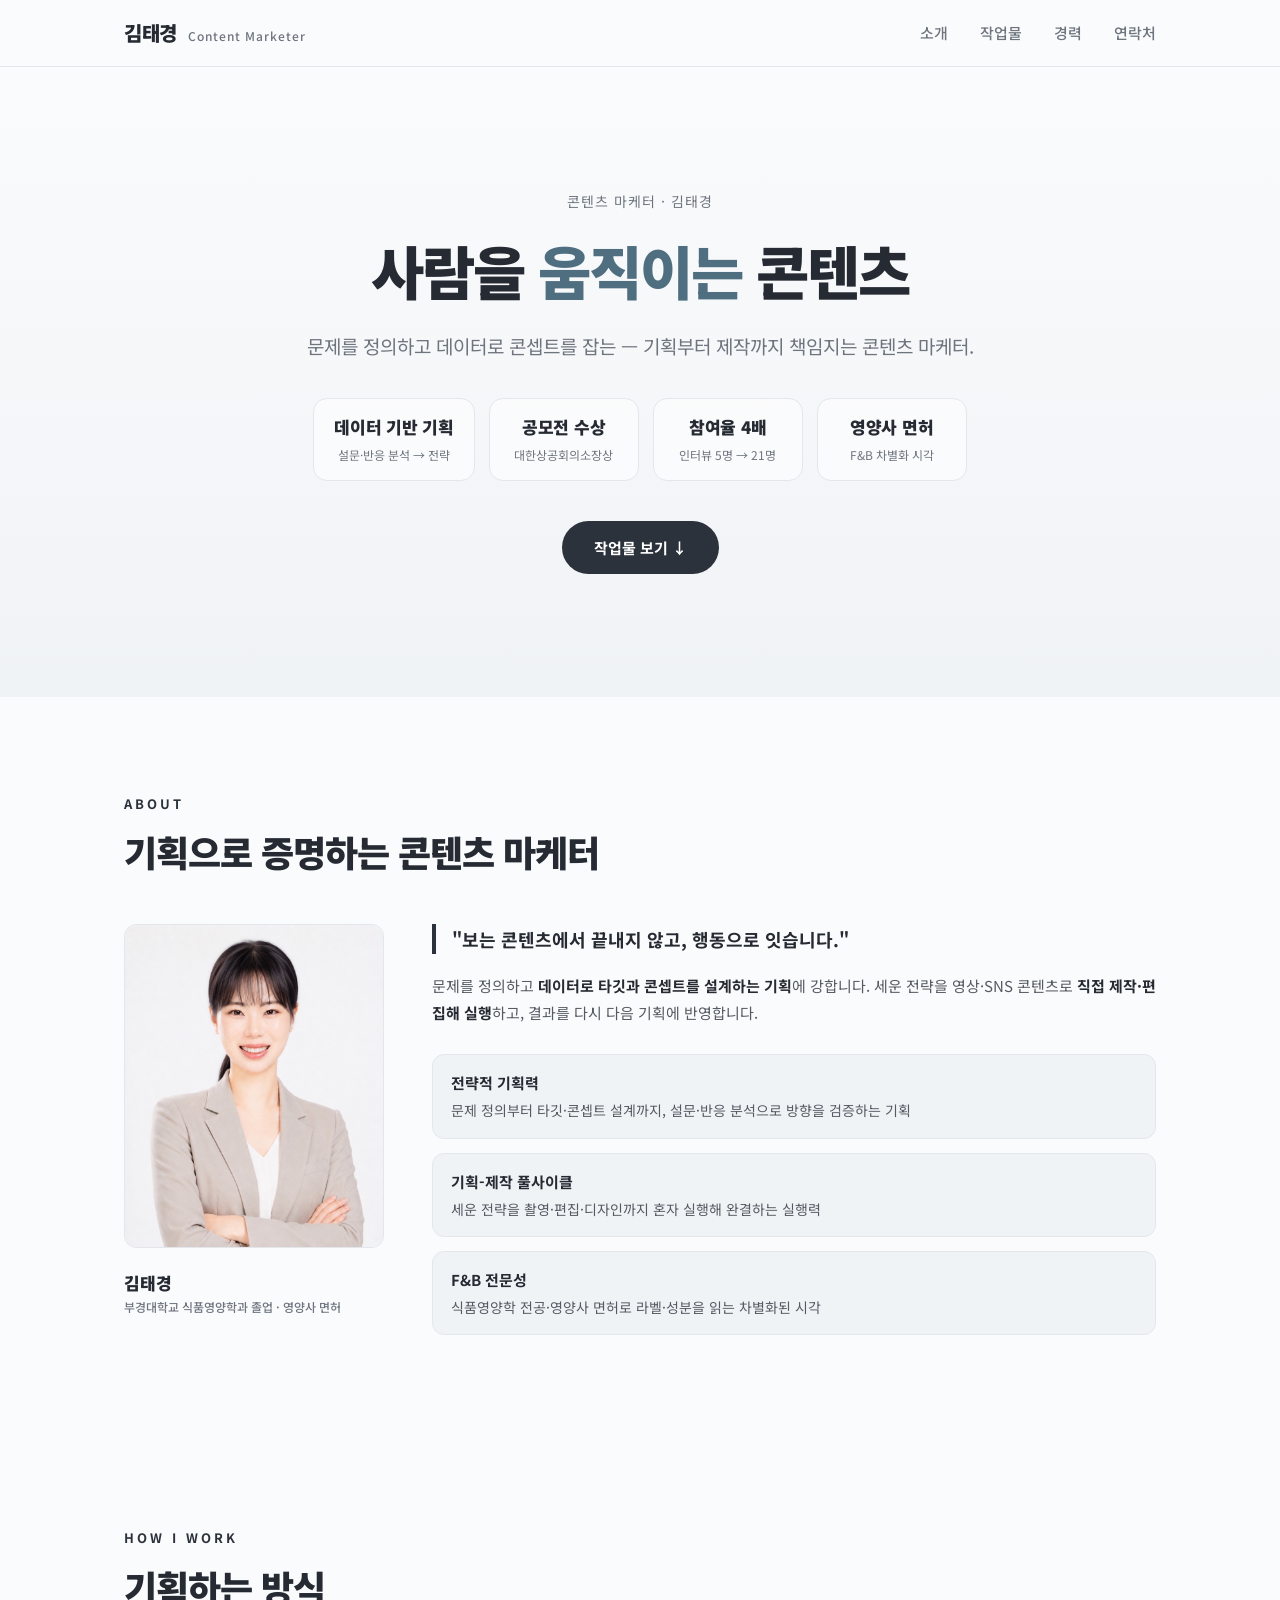
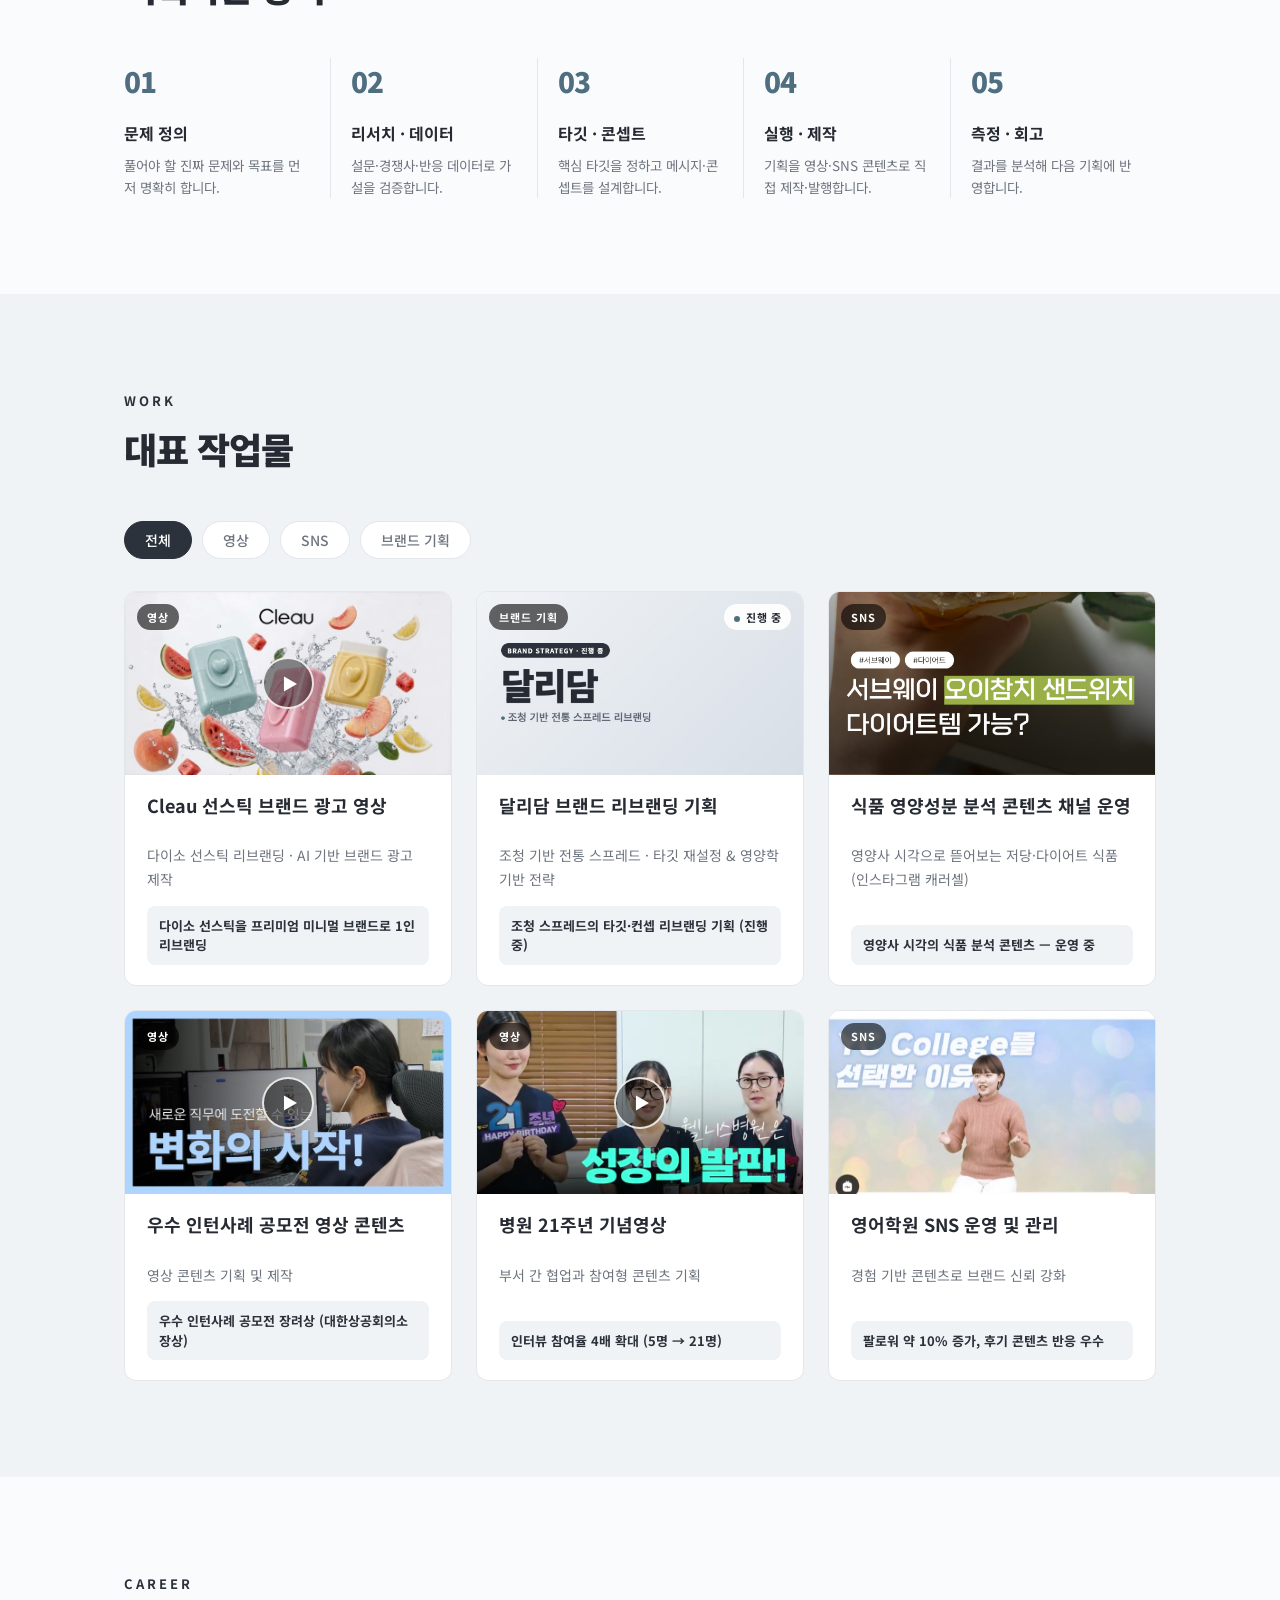
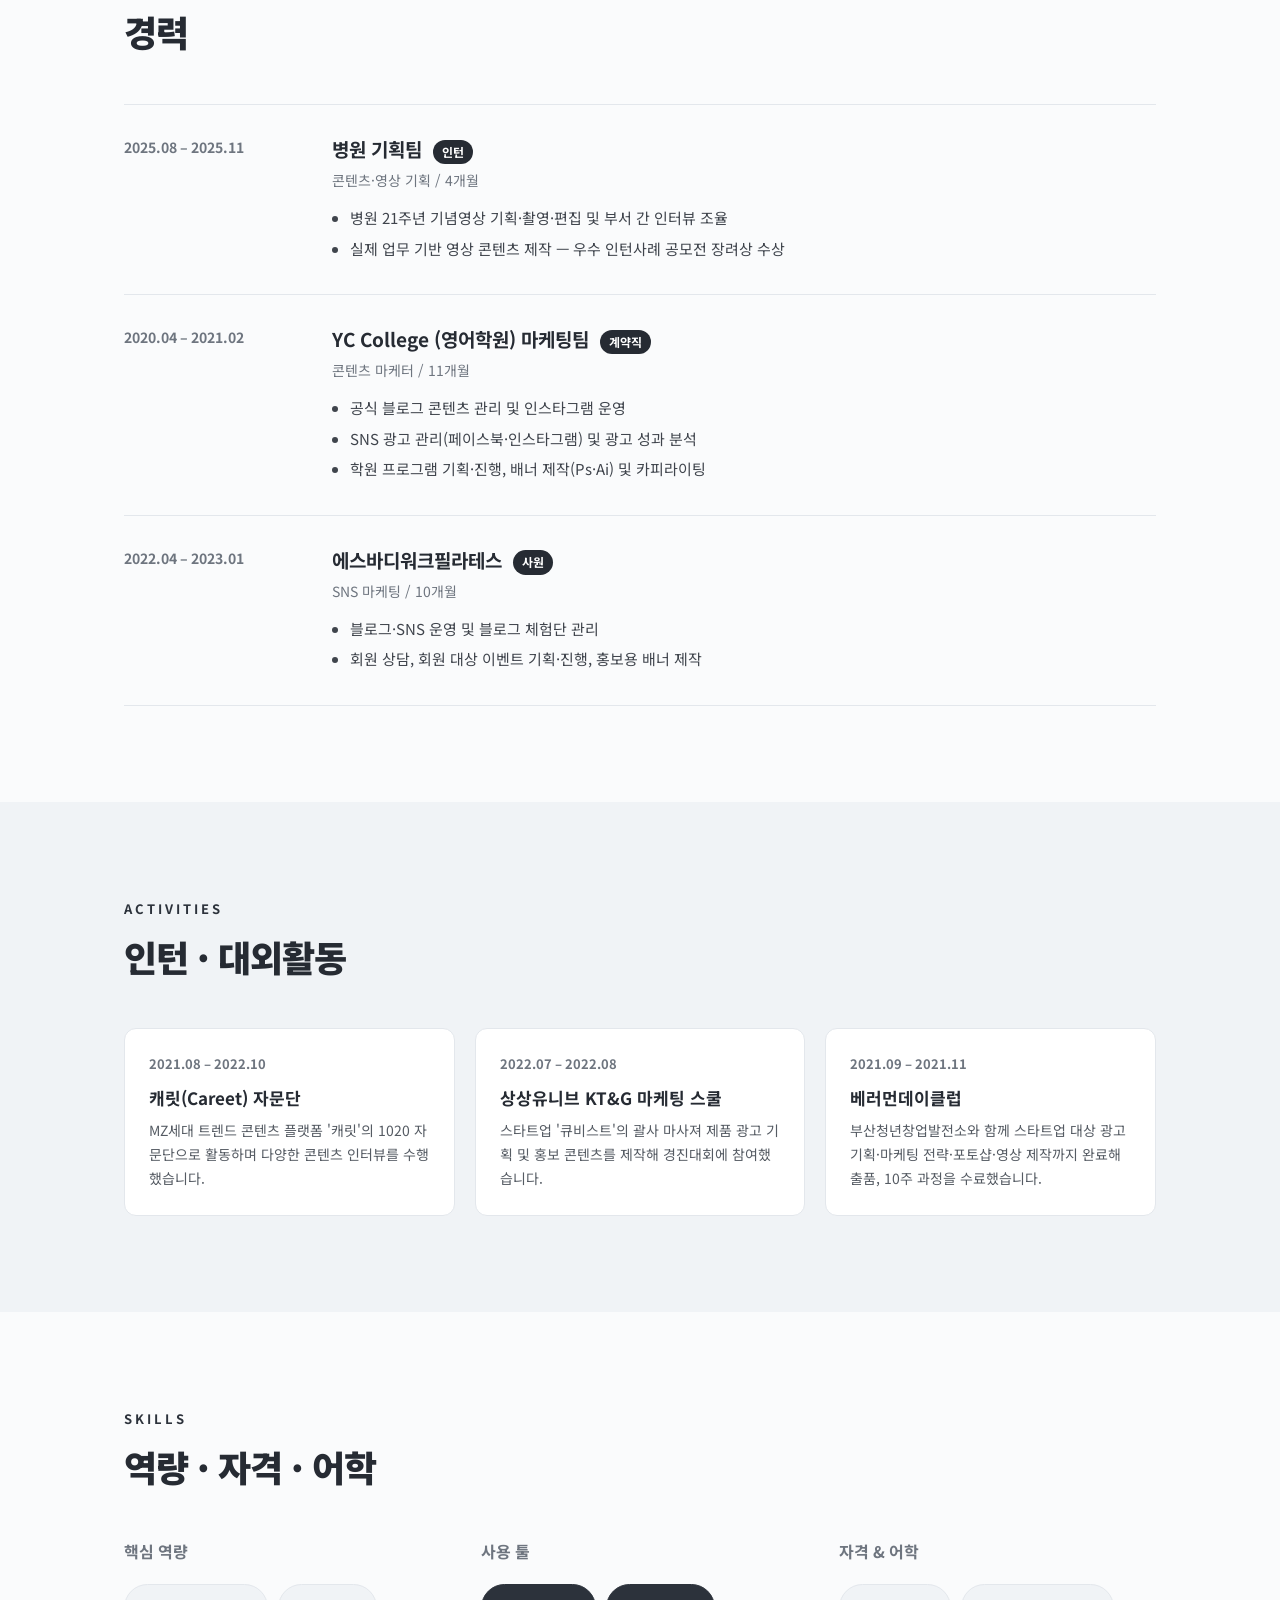
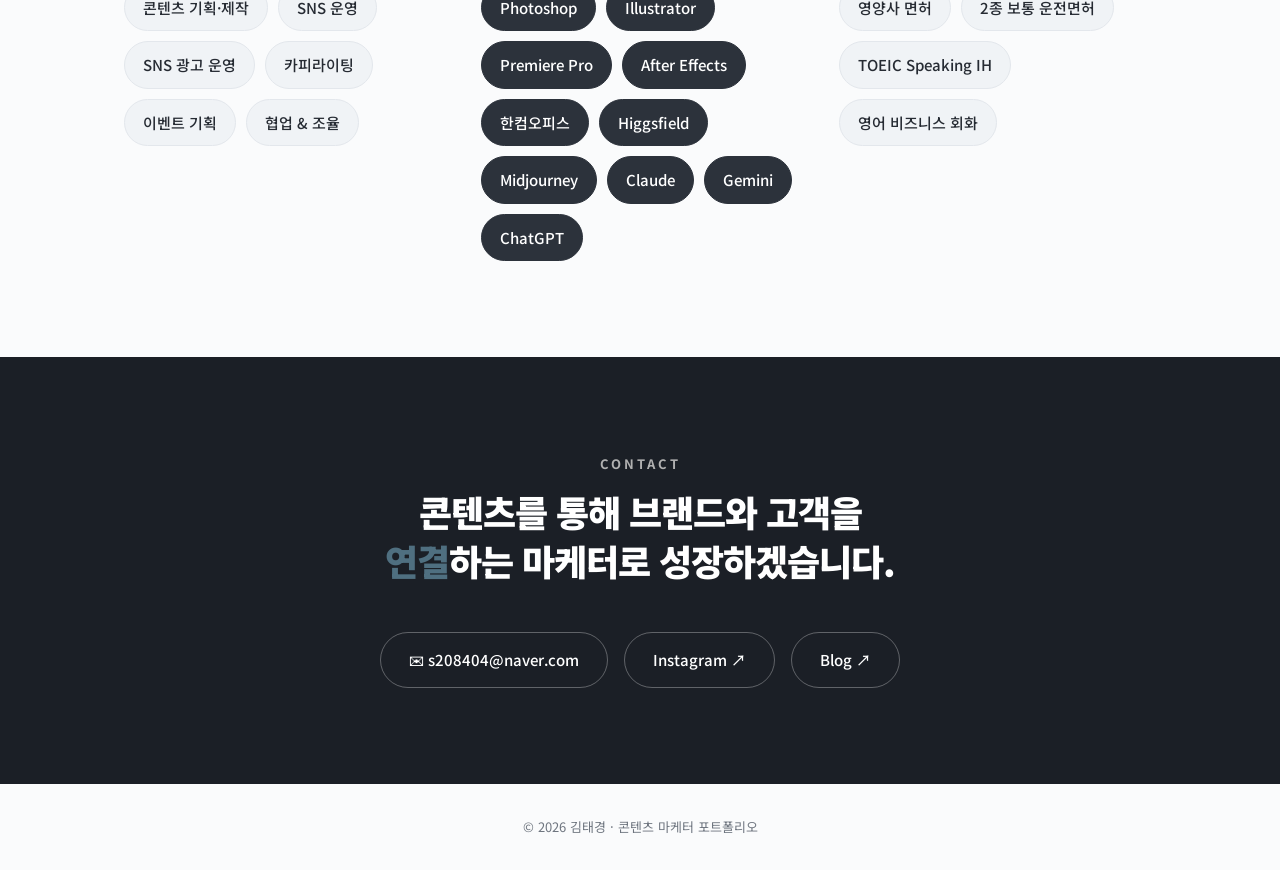
==== index.html @ f4e7c2b3 "feat: initial portfolio site Co-Authored-By: Claude Sonnet 4.6 <noreply@anthropic.com>" ====
<!DOCTYPE html>
<html lang="ko">
<head>
  <meta charset="UTF-8">
  <meta name="viewport" content="width=device-width, initial-scale=1.0">
  <title>김태경 · 콘텐츠 마케터 포트폴리오</title>
  <meta name="description" content="콘텐츠로 사람을 움직이는 마케터 김태경 포트폴리오">
  <link rel="preconnect" href="https://fonts.googleapis.com">
  <link rel="preconnect" href="https://fonts.gstatic.com" crossorigin>
  <link href="https://fonts.googleapis.com/css2?family=Noto+Sans+KR:wght@400;500;700;900&display=swap" rel="stylesheet">
  <link rel="stylesheet" href="css/style.css">
</head>
<body>

  <!-- Navigation -->
  <header class="nav">
    <div class="nav-inner">
      <a href="#hero" class="nav-logo">김태경 <span class="nav-logo-sub">Content Marketer</span></a>
      <nav class="nav-links">
        <a href="#about">소개</a>
        <a href="#work">작업물</a>
        <a href="#career">경력</a>
        <a href="#contact">연락처</a>
      </nav>
    </div>
  </header>

  <!-- Hero -->
  <section id="hero" class="hero">
    <div class="container hero-inner">
      <p class="hero-eyebrow">콘텐츠 마케터 · 김태경</p>
      <h1 class="hero-title">사람을 <span class="accent">움직이는</span> 콘텐츠</h1>
      <p class="hero-sub">문제를 정의하고 데이터로 콘셉트를 잡는 — 기획부터 제작까지 책임지는 콘텐츠 마케터.</p>
      <ul class="hero-stats">
        <li><strong>데이터 기반 기획</strong><span>설문·반응 분석 → 전략</span></li>
        <li><strong>공모전 수상</strong><span>대한상공회의소장상</span></li>
        <li><strong>참여율 4배</strong><span>인터뷰 5명 → 21명</span></li>
        <li><strong>영양사 면허</strong><span>F&amp;B 차별화 시각</span></li>
      </ul>
      <a href="#work" class="hero-cta">작업물 보기 ↓</a>
    </div>
  </section>

  <!-- About -->
  <section id="about" class="section">
    <div class="container">
      <p class="section-label">ABOUT</p>
      <h2 class="section-title">기획으로 증명하는 콘텐츠 마케터</h2>
      <div class="about-grid">
        <div class="about-photo">
          <img src="assets/images/profile.jpg" alt="김태경 프로필 사진">
          <p class="about-name">김태경 <span>부경대학교 식품영양학과 졸업 · 영양사 면허</span></p>
        </div>
        <div class="about-info">
          <p class="about-quote">"보는 콘텐츠에서 끝내지 않고, 행동으로 잇습니다."</p>
          <p class="about-text">문제를 정의하고 <strong>데이터로 타깃과 콘셉트를 설계하는 기획</strong>에 강합니다. 세운 전략을 영상·SNS 콘텐츠로 <strong>직접 제작·편집해 실행</strong>하고, 결과를 다시 다음 기획에 반영합니다.</p>
          <ul class="about-strengths">
            <li>
              <strong>전략적 기획력</strong>
              문제 정의부터 타깃·콘셉트 설계까지, 설문·반응 분석으로 방향을 검증하는 기획
            </li>
            <li>
              <strong>기획-제작 풀사이클</strong>
              세운 전략을 촬영·편집·디자인까지 혼자 실행해 완결하는 실행력
            </li>
            <li>
              <strong>F&amp;B 전문성</strong>
              식품영양학 전공·영양사 면허로 라벨·성분을 읽는 차별화된 시각
            </li>
          </ul>
        </div>
      </div>
    </div>
  </section>

  <!-- Process -->
  <section id="process" class="section">
    <div class="container">
      <p class="section-label">HOW I WORK</p>
      <h2 class="section-title">기획하는 방식</h2>
      <ol class="process">
        <li class="process-step">
          <span class="process-num">01</span>
          <h3>문제 정의</h3>
          <p>풀어야 할 진짜 문제와 목표를 먼저 명확히 합니다.</p>
        </li>
        <li class="process-step">
          <span class="process-num">02</span>
          <h3>리서치 · 데이터</h3>
          <p>설문·경쟁사·반응 데이터로 가설을 검증합니다.</p>
        </li>
        <li class="process-step">
          <span class="process-num">03</span>
          <h3>타깃 · 콘셉트</h3>
          <p>핵심 타깃을 정하고 메시지·콘셉트를 설계합니다.</p>
        </li>
        <li class="process-step">
          <span class="process-num">04</span>
          <h3>실행 · 제작</h3>
          <p>기획을 영상·SNS 콘텐츠로 직접 제작·발행합니다.</p>
        </li>
        <li class="process-step">
          <span class="process-num">05</span>
          <h3>측정 · 회고</h3>
          <p>결과를 분석해 다음 기획에 반영합니다.</p>
        </li>
      </ol>
    </div>
  </section>

  <!-- Work -->
  <section id="work" class="section section-alt">
    <div class="container">
      <p class="section-label">WORK</p>
      <h2 class="section-title">대표 작업물</h2>
      <div class="filters" id="filters">
        <button class="filter active" data-filter="all">전체</button>
        <button class="filter" data-filter="video">영상</button>
        <button class="filter" data-filter="sns">SNS</button>
        <button class="filter" data-filter="branding">브랜드 기획</button>
      </div>
      <div class="work-grid" id="workGrid"><!-- JS renders cards --></div>
    </div>
  </section>

  <!-- Career -->
  <section id="career" class="section">
    <div class="container">
      <p class="section-label">CAREER</p>
      <h2 class="section-title">경력</h2>
      <div class="timeline">
        <div class="timeline-item">
          <div class="timeline-period">2025.08 – 2025.11</div>
          <div class="timeline-body">
            <h3>병원 기획팀 <span class="role-tag">인턴</span></h3>
            <p class="timeline-role">콘텐츠·영상 기획 / 4개월</p>
            <ul>
              <li>병원 21주년 기념영상 기획·촬영·편집 및 부서 간 인터뷰 조율</li>
              <li>실제 업무 기반 영상 콘텐츠 제작 — 우수 인턴사례 공모전 장려상 수상</li>
            </ul>
          </div>
        </div>
        <div class="timeline-item">
          <div class="timeline-period">2020.04 – 2021.02</div>
          <div class="timeline-body">
            <h3>YC College (영어학원) 마케팅팀 <span class="role-tag">계약직</span></h3>
            <p class="timeline-role">콘텐츠 마케터 / 11개월</p>
            <ul>
              <li>공식 블로그 콘텐츠 관리 및 인스타그램 운영</li>
              <li>SNS 광고 관리(페이스북·인스타그램) 및 광고 성과 분석</li>
              <li>학원 프로그램 기획·진행, 배너 제작(Ps·Ai) 및 카피라이팅</li>
            </ul>
          </div>
        </div>
        <div class="timeline-item">
          <div class="timeline-period">2022.04 – 2023.01</div>
          <div class="timeline-body">
            <h3>에스바디워크필라테스 <span class="role-tag">사원</span></h3>
            <p class="timeline-role">SNS 마케팅 / 10개월</p>
            <ul>
              <li>블로그·SNS 운영 및 블로그 체험단 관리</li>
              <li>회원 상담, 회원 대상 이벤트 기획·진행, 홍보용 배너 제작</li>
            </ul>
          </div>
        </div>
      </div>
    </div>
  </section>

  <!-- Activities -->
  <section id="activities" class="section section-alt">
    <div class="container">
      <p class="section-label">ACTIVITIES</p>
      <h2 class="section-title">인턴 · 대외활동</h2>
      <div class="activity-grid">
        <div class="activity-card">
          <div class="activity-period">2021.08 – 2022.10</div>
          <h3>캐릿(Careet) 자문단</h3>
          <p>MZ세대 트렌드 콘텐츠 플랫폼 '캐릿'의 1020 자문단으로 활동하며 다양한 콘텐츠 인터뷰를 수행했습니다.</p>
        </div>
        <div class="activity-card">
          <div class="activity-period">2022.07 – 2022.08</div>
          <h3>상상유니브 KT&amp;G 마케팅 스쿨</h3>
          <p>스타트업 '큐비스트'의 괄사 마사져 제품 광고 기획 및 홍보 콘텐츠를 제작해 경진대회에 참여했습니다.</p>
        </div>
        <div class="activity-card">
          <div class="activity-period">2021.09 – 2021.11</div>
          <h3>베러먼데이클럽</h3>
          <p>부산청년창업발전소와 함께 스타트업 대상 광고 기획·마케팅 전략·포토샵·영상 제작까지 완료해 출품, 10주 과정을 수료했습니다.</p>
        </div>
      </div>
    </div>
  </section>

  <!-- Skills -->
  <section id="skills" class="section">
    <div class="container">
      <p class="section-label">SKILLS</p>
      <h2 class="section-title">역량 · 자격 · 어학</h2>
      <div class="skills-block">
        <div class="skills-group">
          <h3>핵심 역량</h3>
          <div class="tags">
            <span class="tag">콘텐츠 기획·제작</span>
            <span class="tag">SNS 운영</span>
            <span class="tag">SNS 광고 운영</span>
            <span class="tag">카피라이팅</span>
            <span class="tag">이벤트 기획</span>
            <span class="tag">협업 &amp; 조율</span>
          </div>
        </div>
        <div class="skills-group">
          <h3>사용 툴</h3>
          <div class="tags">
            <span class="tag tool">Photoshop</span>
            <span class="tag tool">Illustrator</span>
            <span class="tag tool">Premiere Pro</span>
            <span class="tag tool">After Effects</span>
            <span class="tag tool">한컴오피스</span>
            <span class="tag tool">Higgsfield</span>
            <span class="tag tool">Midjourney</span>
            <span class="tag tool">Claude</span>
            <span class="tag tool">Gemini</span>
            <span class="tag tool">ChatGPT</span>
          </div>
        </div>
        <div class="skills-group">
          <h3>자격 &amp; 어학</h3>
          <div class="tags">
            <span class="tag">영양사 면허</span>
            <span class="tag">2종 보통 운전면허</span>
            <span class="tag">TOEIC Speaking IH</span>
            <span class="tag">영어 비즈니스 회화</span>
          </div>
        </div>
      </div>
    </div>
  </section>

  <!-- Contact -->
  <section id="contact" class="section section-dark">
    <div class="container contact-inner">
      <p class="section-label light">CONTACT</p>
      <h2 class="section-title light">콘텐츠를 통해 브랜드와 고객을<br><span class="accent">연결</span>하는 마케터로 성장하겠습니다.</h2>
      <div class="contact-links">
        <a href="mailto:s208404@naver.com">✉ s208404@naver.com</a>
        <a href="https://www.instagram.com/soft_day_365" target="_blank" rel="noopener">Instagram ↗</a>
        <a href="https://blog.naver.com/tae_gyeong_2" target="_blank" rel="noopener">Blog ↗</a>
      </div>
    </div>
  </section>

  <footer class="footer">
    <p>© 2026 김태경 · 콘텐츠 마케터 포트폴리오</p>
  </footer>

  <!-- Modal -->
  <div class="modal" id="modal" aria-hidden="true">
    <div class="modal-backdrop" data-close></div>
    <div class="modal-dialog" role="dialog" aria-modal="true">
      <button class="modal-close" data-close aria-label="닫기">×</button>
      <div class="modal-content" id="modalContent"><!-- JS fills --></div>
    </div>
  </div>

  <script src="js/main.js"></script>
</body>
</html>
---- css/style.css ----
/* ===== Reset & Base ===== */
* { margin: 0; padding: 0; box-sizing: border-box; }

:root {
  --navy: #2c323b;        /* cool dark — buttons, chips */
  --navy-deep: #1b1f26;   /* cool near-black — dark section */
  --ink: #262b33;         /* cool charcoal text */
  --gray: #6e757f;        /* cool slate gray */
  --line: #e3e7ec;        /* cool light line */
  --bg-alt: #f0f3f6;      /* cool light grey */
  --bg: #fafbfc;          /* cool off-white page bg */
  --accent: #4f6f80;      /* refined muted steel-slate */
  --radius: 12px;
  --max: 1080px;
}

html { scroll-behavior: smooth; }

body {
  font-family: 'Noto Sans KR', sans-serif;
  color: var(--ink);
  line-height: 1.7;
  background: var(--bg);
  -webkit-font-smoothing: antialiased;
}

.container { max-width: var(--max); margin: 0 auto; padding: 0 24px; }

.accent { color: var(--accent); }

/* ===== Nav ===== */
.nav {
  position: sticky; top: 0; z-index: 50;
  background: rgba(250,251,252,.85);
  backdrop-filter: blur(8px);
  border-bottom: 1px solid var(--line);
}
.nav-inner {
  max-width: var(--max); margin: 0 auto; padding: 16px 24px;
  display: flex; align-items: center; justify-content: space-between;
}
.nav-logo { font-weight: 900; font-size: 20px; color: var(--ink); text-decoration: none; letter-spacing: -.5px; }
.nav-logo-sub { font-weight: 500; font-size: 12px; letter-spacing: 1px; color: var(--gray); margin-left: 6px; }
@media (max-width: 600px) { .nav-logo-sub { display: none; } }
.nav-links a {
  margin-left: 28px; font-size: 15px; color: var(--gray);
  text-decoration: none; transition: color .2s; font-weight: 500;
}
.nav-links a:hover { color: var(--navy); }

/* ===== Hero ===== */
.hero {
  min-height: 70vh; display: flex; align-items: center;
  text-align: center;
  background: linear-gradient(180deg, var(--bg) 0%, var(--bg-alt) 100%);
}
.hero-inner { padding: 64px 24px; }
.hero-eyebrow { color: var(--gray); font-size: 14px; letter-spacing: 1px; margin-bottom: 20px; }
.hero-stats {
  list-style: none; display: flex; flex-wrap: wrap; justify-content: center;
  gap: 14px; margin-top: 36px;
}
.hero-stats li {
  background: rgba(255,255,255,.6); border: 1px solid var(--line);
  border-radius: 14px; padding: 14px 20px; min-width: 150px;
  display: flex; flex-direction: column; gap: 3px;
}
.hero-stats strong { font-size: 17px; font-weight: 900; color: var(--ink); letter-spacing: -.3px; }
.hero-stats span { font-size: 12px; color: var(--gray); }
.hero-title {
  font-size: clamp(30px, 6vw, 58px); font-weight: 900;
  letter-spacing: -2px; line-height: 1.25; color: var(--ink);
}
.hero-sub { margin-top: 24px; font-size: clamp(15px, 2.4vw, 19px); color: var(--gray); }
.hero-cta {
  display: inline-block; margin-top: 40px; padding: 14px 32px;
  background: var(--navy); color: #fff; text-decoration: none;
  border-radius: 40px; font-weight: 700; font-size: 15px;
  transition: transform .2s, background .2s;
}
.hero-cta:hover { background: var(--navy-deep); transform: translateY(-2px); }

/* ===== Sections ===== */
.section { padding: 96px 0; }
.section-alt { background: var(--bg-alt); }
.section-dark { background: var(--navy-deep); color: #fff; }
.section-label { font-size: 13px; font-weight: 700; letter-spacing: 3px; color: var(--navy); margin-bottom: 12px; }
.section-label.light { color: #b0b0b0; }
.section-title { font-size: clamp(24px, 4vw, 36px); font-weight: 900; letter-spacing: -1px; line-height: 1.35; margin-bottom: 48px; }
.section-title.light { color: #fff; }

/* ===== About ===== */
.about-grid { display: grid; grid-template-columns: 260px 1fr; gap: 48px; align-items: start; }
.about-photo img {
  width: 100%; border-radius: var(--radius);
  background: var(--bg-alt); border: 1px solid var(--line);
}
.about-name { margin-top: 16px; font-size: 17px; font-weight: 900; color: var(--ink); line-height: 1.4; }
.about-name span { display: block; font-size: 12px; font-weight: 500; color: var(--gray); margin-top: 4px; }
.about-strengths { list-style: none; margin-top: 28px; display: grid; gap: 14px; }
.about-strengths li {
  background: var(--bg-alt); border: 1px solid var(--line); border-radius: 12px;
  padding: 16px 18px; font-size: 14px; color: #555b63; line-height: 1.6;
}
.about-strengths li strong {
  display: block; font-size: 15px; color: var(--ink); margin-bottom: 4px;
}
.about-quote {
  font-size: 18px; font-weight: 700; color: var(--ink);
  padding-left: 16px; border-left: 4px solid var(--navy);
}

/* ===== Process ===== */
.process {
  list-style: none; display: grid; grid-template-columns: repeat(5, 1fr); gap: 0;
  counter-reset: none;
}
.process-step {
  position: relative; padding: 0 20px;
  border-left: 1px solid var(--line);
}
.process-step:first-child { border-left: none; padding-left: 0; }
.process-num {
  display: block; font-size: 28px; font-weight: 900; letter-spacing: -1px;
  color: var(--accent); margin-bottom: 14px;
}
.process-step h3 { font-size: 16px; font-weight: 700; color: var(--ink); margin-bottom: 8px; }
.process-step p { font-size: 13.5px; color: var(--gray); line-height: 1.6; }
@media (max-width: 760px) {
  .process { grid-template-columns: 1fr; gap: 0; }
  .process-step {
    border-left: none; border-top: 1px solid var(--line);
    padding: 18px 0 18px 0; display: grid; grid-template-columns: 56px 1fr;
    column-gap: 12px; align-items: start;
  }
  .process-step:first-child { border-top: none; padding-top: 0; }
  .process-num { grid-row: span 2; margin-bottom: 0; align-self: center; }
  .process-step h3 { margin-bottom: 4px; }
}
.about-text { margin-top: 18px; font-size: 15px; color: #555b63; line-height: 1.8; }
.about-text strong { color: var(--ink); font-weight: 700; }

.section-title .muted { color: var(--gray); font-weight: 500; font-size: 0.7em; }

/* ===== Career timeline ===== */
.timeline { position: relative; }
.timeline-item {
  display: grid; grid-template-columns: 180px 1fr; gap: 28px;
  padding: 28px 0; border-top: 1px solid var(--line);
}
.timeline-item:last-child { border-bottom: 1px solid var(--line); }
.timeline-period { font-size: 14px; font-weight: 700; color: var(--gray); padding-top: 3px; }
.timeline-body h3 { font-size: 19px; font-weight: 700; margin-bottom: 4px; }
.role-tag {
  display: inline-block; font-size: 12px; font-weight: 700; vertical-align: middle;
  background: var(--ink); color: #fff; padding: 2px 9px; border-radius: 20px; margin-left: 6px;
}
.timeline-role { font-size: 14px; color: var(--gray); margin-bottom: 12px; }
.timeline-body ul { padding-left: 18px; }
.timeline-body li { font-size: 15px; margin-bottom: 5px; color: #3f444c; }

/* ===== Activities ===== */
.activity-grid { display: grid; grid-template-columns: repeat(3, 1fr); gap: 20px; }
.activity-card {
  background: #fff; border: 1px solid var(--line); border-radius: var(--radius); padding: 24px;
}
.activity-period { font-size: 13px; font-weight: 700; color: var(--gray); margin-bottom: 10px; }
.activity-card h3 { font-size: 17px; font-weight: 700; margin-bottom: 10px; line-height: 1.4; }
.activity-card p { font-size: 14px; color: #555b63; line-height: 1.7; }

/* ===== Work ===== */
.filters { display: flex; gap: 10px; margin-bottom: 32px; flex-wrap: wrap; }
.filter {
  padding: 8px 20px; border: 1px solid var(--line); background: #fff;
  border-radius: 40px; font-size: 14px; font-weight: 500; cursor: pointer;
  color: var(--gray); transition: all .2s; font-family: inherit;
}
.filter:hover { border-color: var(--navy); color: var(--navy); }
.filter.active { background: var(--navy); border-color: var(--navy); color: #fff; }

.work-grid { display: grid; grid-template-columns: repeat(3, 1fr); gap: 24px; }
.work-card {
  background: #fff; border: 1px solid var(--line); border-radius: var(--radius);
  overflow: hidden; cursor: pointer; transition: transform .2s, box-shadow .2s;
  display: flex; flex-direction: column;
}
.work-card:hover { transform: translateY(-4px); box-shadow: 0 12px 30px rgba(0,0,0,.08); }
.work-card-top {
  padding: 28px 22px; background: linear-gradient(135deg, #2b2b2b, #555);
  color: #fff; min-height: 130px; display: flex; flex-direction: column; justify-content: center;
}
.work-card-cat {
  align-self: flex-start; font-size: 11px; font-weight: 700; letter-spacing: 1px;
  background: rgba(255,255,255,.2); padding: 3px 10px; border-radius: 20px; margin-bottom: 12px;
}
.work-card-title { font-size: 18px; font-weight: 700; line-height: 1.4; }

/* Thumbnail */
.work-card-thumb {
  position: relative; aspect-ratio: 16 / 9; overflow: hidden; background: #111;
}
.work-card-thumb img {
  width: 100%; height: 100%; object-fit: cover; display: block;
  transition: transform .3s ease;
}
.work-card:hover .work-card-thumb img { transform: scale(1.04); }
.work-card-badge {
  position: absolute; top: 12px; left: 12px; z-index: 2;
  font-size: 11px; font-weight: 700; letter-spacing: 1px; color: #fff;
  background: rgba(0,0,0,.6); padding: 4px 10px; border-radius: 20px; backdrop-filter: blur(2px);
}
.work-card-play {
  position: absolute; inset: 0; margin: auto; z-index: 2;
  width: 52px; height: 52px; display: flex; align-items: center; justify-content: center;
  font-size: 16px; color: #fff; background: rgba(0,0,0,.45);
  border: 2px solid rgba(255,255,255,.85); border-radius: 50%;
  padding-left: 4px; transition: background .2s, transform .2s;
}
.work-card:hover .work-card-play { background: rgba(0,0,0,.7); transform: scale(1.08); }
.work-card-progress {
  position: absolute; top: 12px; right: 12px; z-index: 2;
  font-size: 11px; font-weight: 700; letter-spacing: .5px; color: var(--ink);
  background: rgba(255,255,255,.92); padding: 4px 10px; border-radius: 20px;
}
.work-card-progress::before {
  content: ""; display: inline-block; width: 6px; height: 6px; border-radius: 50%;
  background: var(--accent); margin-right: 6px; vertical-align: middle;
}
.modal-progress {
  font-size: 11px; font-weight: 700; letter-spacing: .5px; color: var(--ink);
  background: var(--bg-alt); padding: 3px 10px; border-radius: 20px; margin-left: 8px;
}
.modal-progress::before {
  content: ""; display: inline-block; width: 6px; height: 6px; border-radius: 50%;
  background: var(--accent); margin-right: 6px; vertical-align: middle;
}
/* When a thumbnail is present, the header is just a title on white */
.work-card-thumb + .work-card-top {
  padding: 18px 22px 6px; background: none; color: var(--ink);
  min-height: 0; justify-content: flex-start;
}
.work-card-body { padding: 20px 22px; flex: 1; display: flex; flex-direction: column; }
.work-card-sub { font-size: 14px; color: var(--gray); margin-bottom: 14px; }
.work-card-result {
  margin-top: auto; font-size: 13px; font-weight: 700; color: var(--navy);
  background: var(--bg-alt); padding: 10px 12px; border-radius: 8px; line-height: 1.5;
}

/* ===== Skills ===== */
.skills-block { display: grid; grid-template-columns: repeat(3, 1fr); gap: 40px; }
.skills-group h3 { font-size: 16px; margin-bottom: 18px; color: var(--gray); font-weight: 700; }
.tags { display: flex; flex-wrap: wrap; gap: 10px; }
.tag {
  padding: 10px 18px; background: var(--bg-alt); border: 1px solid var(--line);
  border-radius: 40px; font-size: 15px; font-weight: 500;
}
.tag.tool { background: var(--navy); color: #fff; border-color: var(--navy); }

/* ===== Contact ===== */
.contact-inner { text-align: center; }
.contact-links { display: flex; gap: 16px; justify-content: center; flex-wrap: wrap; margin-top: 16px; }
.contact-links a {
  padding: 14px 28px; border: 1px solid rgba(255,255,255,.3); border-radius: 40px;
  color: #fff; text-decoration: none; font-size: 15px; font-weight: 500; transition: background .2s;
}
.contact-links a:hover { background: rgba(255,255,255,.12); }

/* ===== Footer ===== */
.footer { padding: 32px 24px; text-align: center; color: var(--gray); font-size: 13px; }

/* ===== Modal ===== */
.modal { position: fixed; inset: 0; z-index: 100; display: none; }
.modal.open { display: block; }
.modal-backdrop { position: absolute; inset: 0; background: rgba(27,31,38,.55); backdrop-filter: blur(2px); }
.modal-dialog {
  position: relative; max-width: 620px; margin: 6vh auto; max-height: 88vh; overflow-y: auto;
  background: #fff; border-radius: 16px; padding: 40px;
  animation: pop .25s ease;
}
@keyframes pop { from { opacity: 0; transform: translateY(16px); } to { opacity: 1; transform: none; } }
.modal-close {
  position: absolute; top: 16px; right: 20px; background: none; border: none;
  font-size: 30px; line-height: 1; color: var(--gray); cursor: pointer;
}
.modal-close:hover { color: var(--ink); }
.modal-video { width: 100%; aspect-ratio: 16 / 9; border-radius: 10px; margin-bottom: 20px; background: #000; display: block; }
.modal-cat { font-size: 12px; font-weight: 700; letter-spacing: 1px; color: var(--navy); }
.modal-title { font-size: 26px; font-weight: 900; letter-spacing: -.5px; margin: 6px 0 4px; }
.modal-subtitle { color: var(--gray); font-size: 15px; margin-bottom: 8px; }
.modal-meta { font-size: 13px; color: var(--gray); margin-bottom: 22px; }
.modal-block { margin-bottom: 22px; }
.modal-block h4 {
  font-size: 13px; font-weight: 700; letter-spacing: 1px; color: var(--navy);
  margin-bottom: 8px; padding-bottom: 6px; border-bottom: 2px solid var(--bg-alt);
}
.modal-block p { font-size: 15px; }
.modal-block ul { padding-left: 18px; }
.modal-block li { font-size: 15px; margin-bottom: 4px; }
.modal-result {
  background: var(--bg-alt); padding: 16px; border-radius: 10px;
  font-weight: 700; color: var(--navy); font-size: 15px; line-height: 1.6;
}
.modal-contribution {
  background: var(--bg-alt); padding: 14px 16px; border-radius: 10px;
  border-left: 3px solid var(--ink);
  font-weight: 700; color: var(--ink); font-size: 15px; line-height: 1.5;
}
.decision-list { list-style: none; padding-left: 0; }
.decision-list li {
  position: relative; padding: 12px 0 12px 18px; margin-bottom: 0;
  border-bottom: 1px solid var(--line);
}
.decision-list li:last-child { border-bottom: none; }
.decision-list li::before {
  content: ""; position: absolute; left: 0; top: 18px;
  width: 6px; height: 6px; border-radius: 50%; background: var(--ink);
}
.decision-list strong {
  display: block; font-size: 15px; font-weight: 700; color: var(--ink); margin-bottom: 4px;
}
.decision-list span { display: block; font-size: 14px; color: var(--gray); line-height: 1.55; }
.insight-list { list-style: none; padding-left: 0; }
.insight-list li {
  position: relative; padding: 10px 0 10px 26px; margin-bottom: 0;
  border-bottom: 1px solid var(--line); font-size: 14px; line-height: 1.55; color: var(--ink);
}
.insight-list li:last-child { border-bottom: none; }
.insight-list li::before {
  content: "📊"; position: absolute; left: 0; top: 10px; font-size: 13px;
}
.impact-list { list-style: none; padding-left: 0; }
.impact-list li {
  padding-left: 22px; position: relative; font-weight: 500; color: var(--navy);
  margin-bottom: 8px; line-height: 1.5;
}
.impact-list li::before {
  content: "▸"; position: absolute; left: 4px; top: 0; color: var(--ink); font-size: 13px;
}
.palette { display: flex; gap: 14px; margin-top: 14px; }
.swatch { display: flex; flex-direction: column; gap: 4px; font-size: 12px; }
.swatch span { display: block; width: 100%; height: 44px; border-radius: 8px; border: 1px solid var(--line); }
.swatch em { font-style: normal; font-weight: 700; color: var(--ink); }
.swatch small { color: var(--gray); letter-spacing: .3px; }
.source-link {
  display: inline-block; margin-top: 14px; font-size: 13px; font-weight: 500;
  color: var(--gray); text-decoration: underline; text-underline-offset: 3px;
}
.source-link:hover { color: var(--ink); }
.gallery { display: grid; grid-template-columns: 1fr; gap: 12px; }
.gallery.gallery-2 { grid-template-columns: 1fr 1fr; }
.gallery img { width: 100%; border-radius: 10px; border: 1px solid var(--line); display: block; }
.modal-tags { display: flex; gap: 8px; flex-wrap: wrap; margin-bottom: 22px; }
.modal-tags span { font-size: 13px; color: var(--gray); }
.modal-link {
  display: inline-block; margin-top: 8px; padding: 12px 24px;
  background: var(--navy); color: #fff; text-decoration: none;
  border-radius: 40px; font-weight: 700; font-size: 14px; transition: background .2s;
}
.modal-link:hover { background: var(--navy-deep); }
.modal-links { display: flex; flex-wrap: wrap; gap: 10px; }
.modal-links .modal-link:nth-child(2) { background: transparent; color: var(--ink); border: 1px solid var(--line); }
.modal-links .modal-link:nth-child(2):hover { background: var(--bg-alt); }

/* ===== Responsive ===== */
@media (max-width: 860px) {
  .work-grid { grid-template-columns: repeat(2, 1fr); }
  .about-grid { grid-template-columns: 200px 1fr; gap: 32px; }
  .activity-grid { grid-template-columns: 1fr; }
  .skills-block { grid-template-columns: 1fr; }
}
@media (max-width: 600px) {
  .nav-links a { margin-left: 16px; font-size: 14px; }
  .section { padding: 64px 0; }
  .work-grid { grid-template-columns: 1fr; }
  .about-grid { grid-template-columns: 1fr; text-align: center; }
  .about-photo { max-width: 220px; margin: 0 auto; }
  .about-quote { text-align: left; }
  .skills-block { grid-template-columns: 1fr; gap: 32px; }
  .timeline-item { grid-template-columns: 1fr; gap: 8px; }
  .modal-dialog { margin: 0; min-height: 100vh; border-radius: 0; padding: 32px 24px; }
}
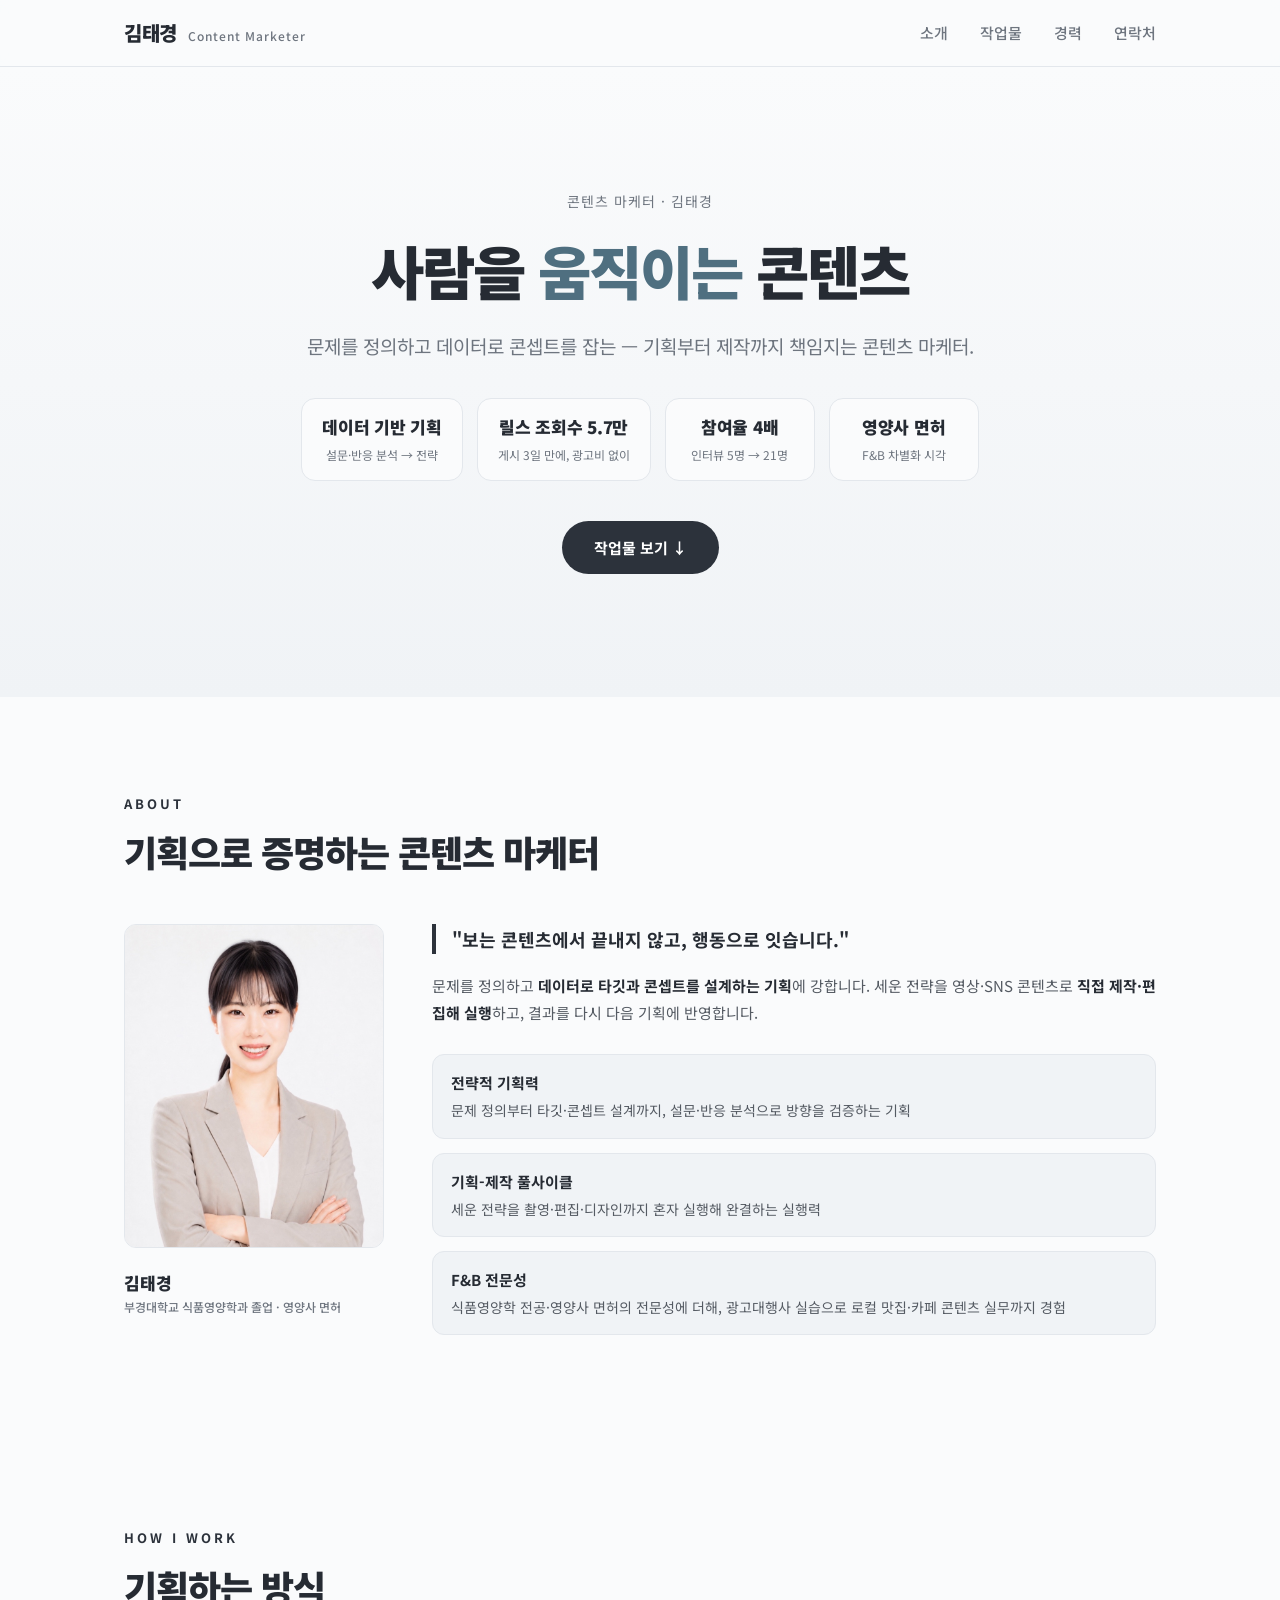
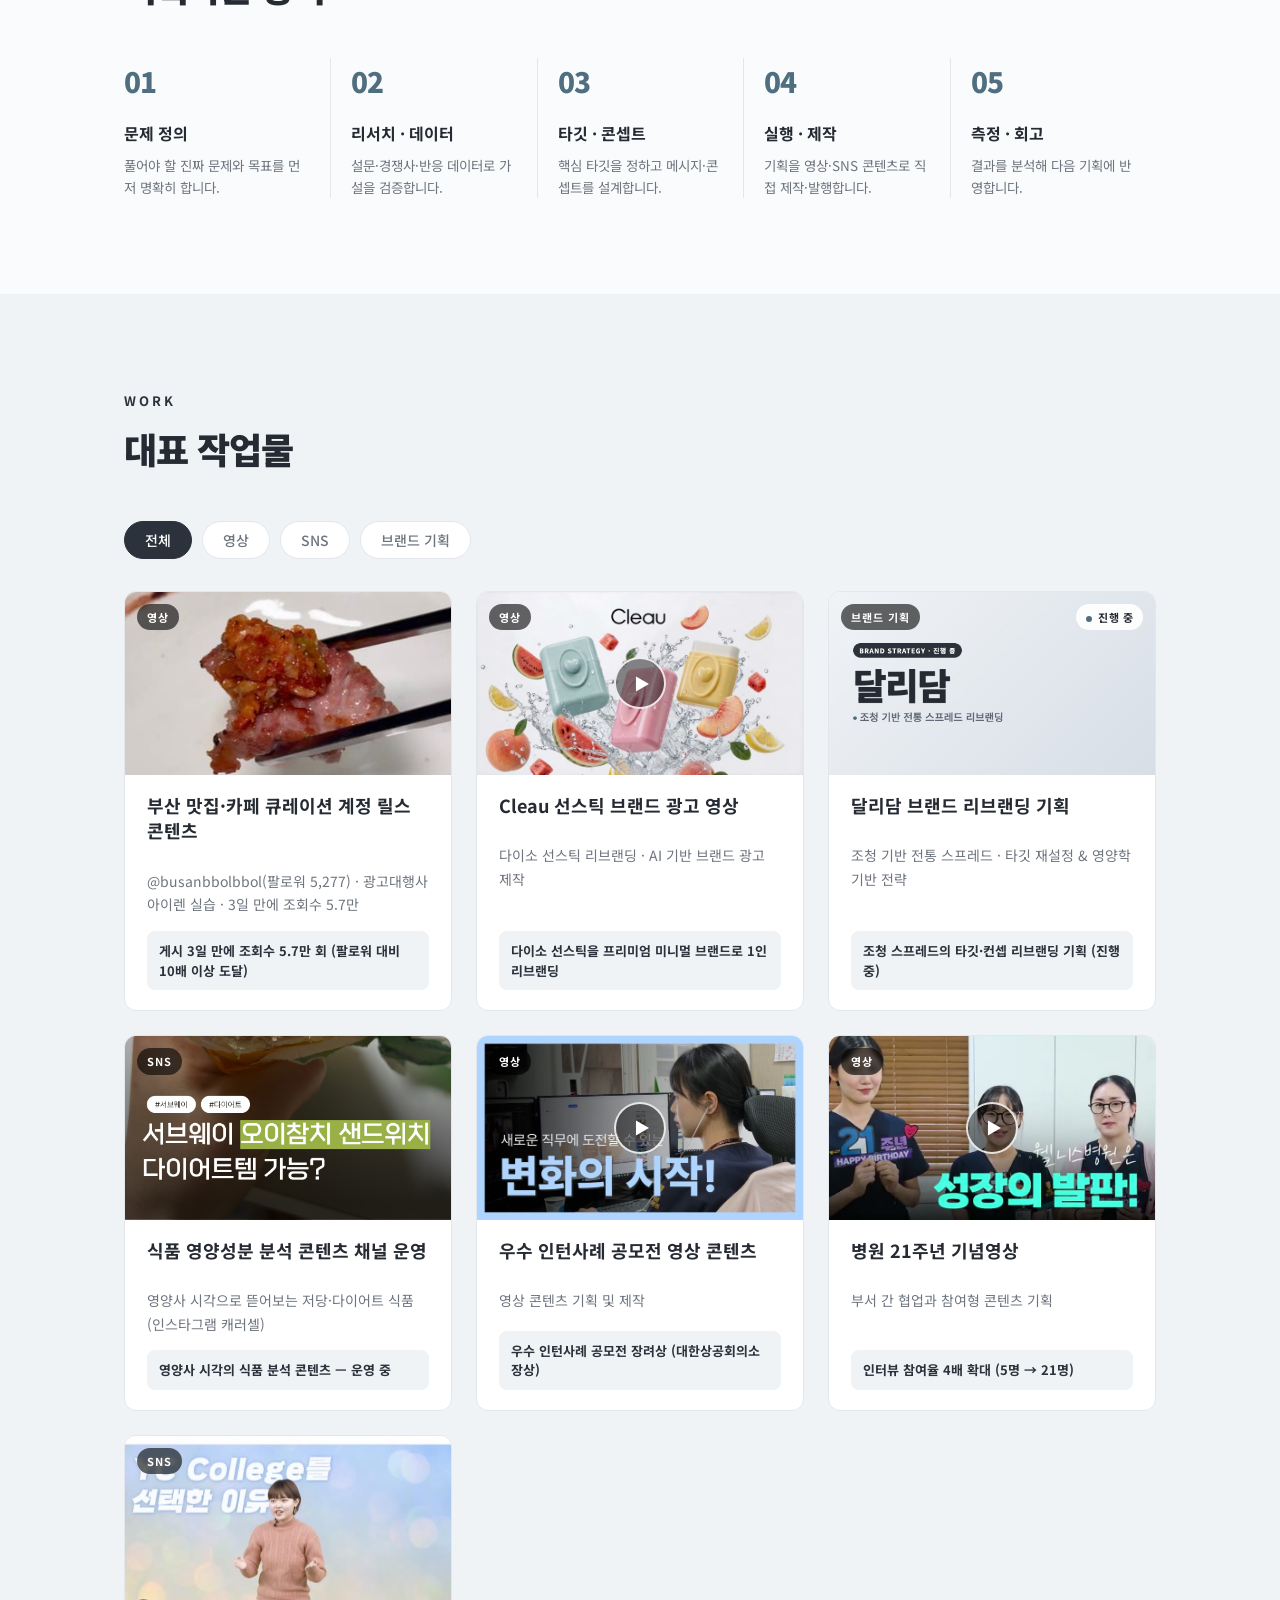
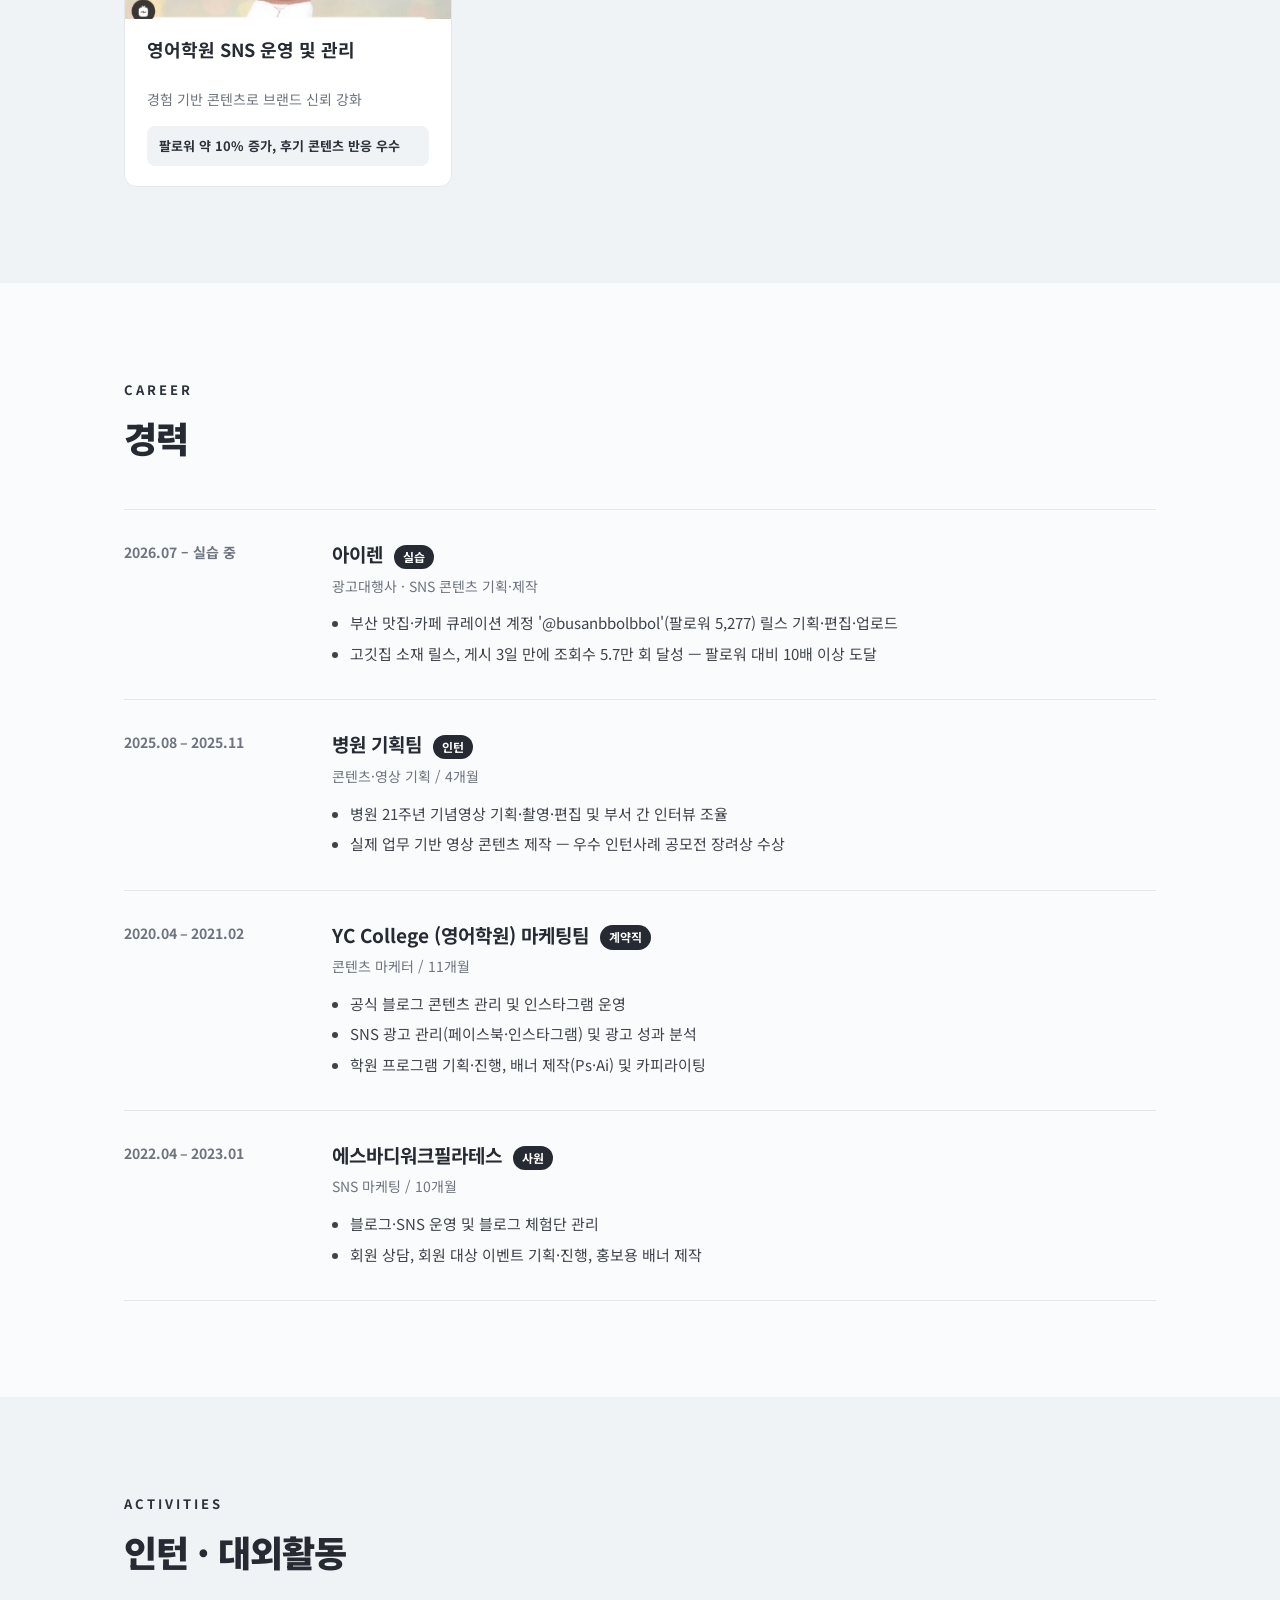
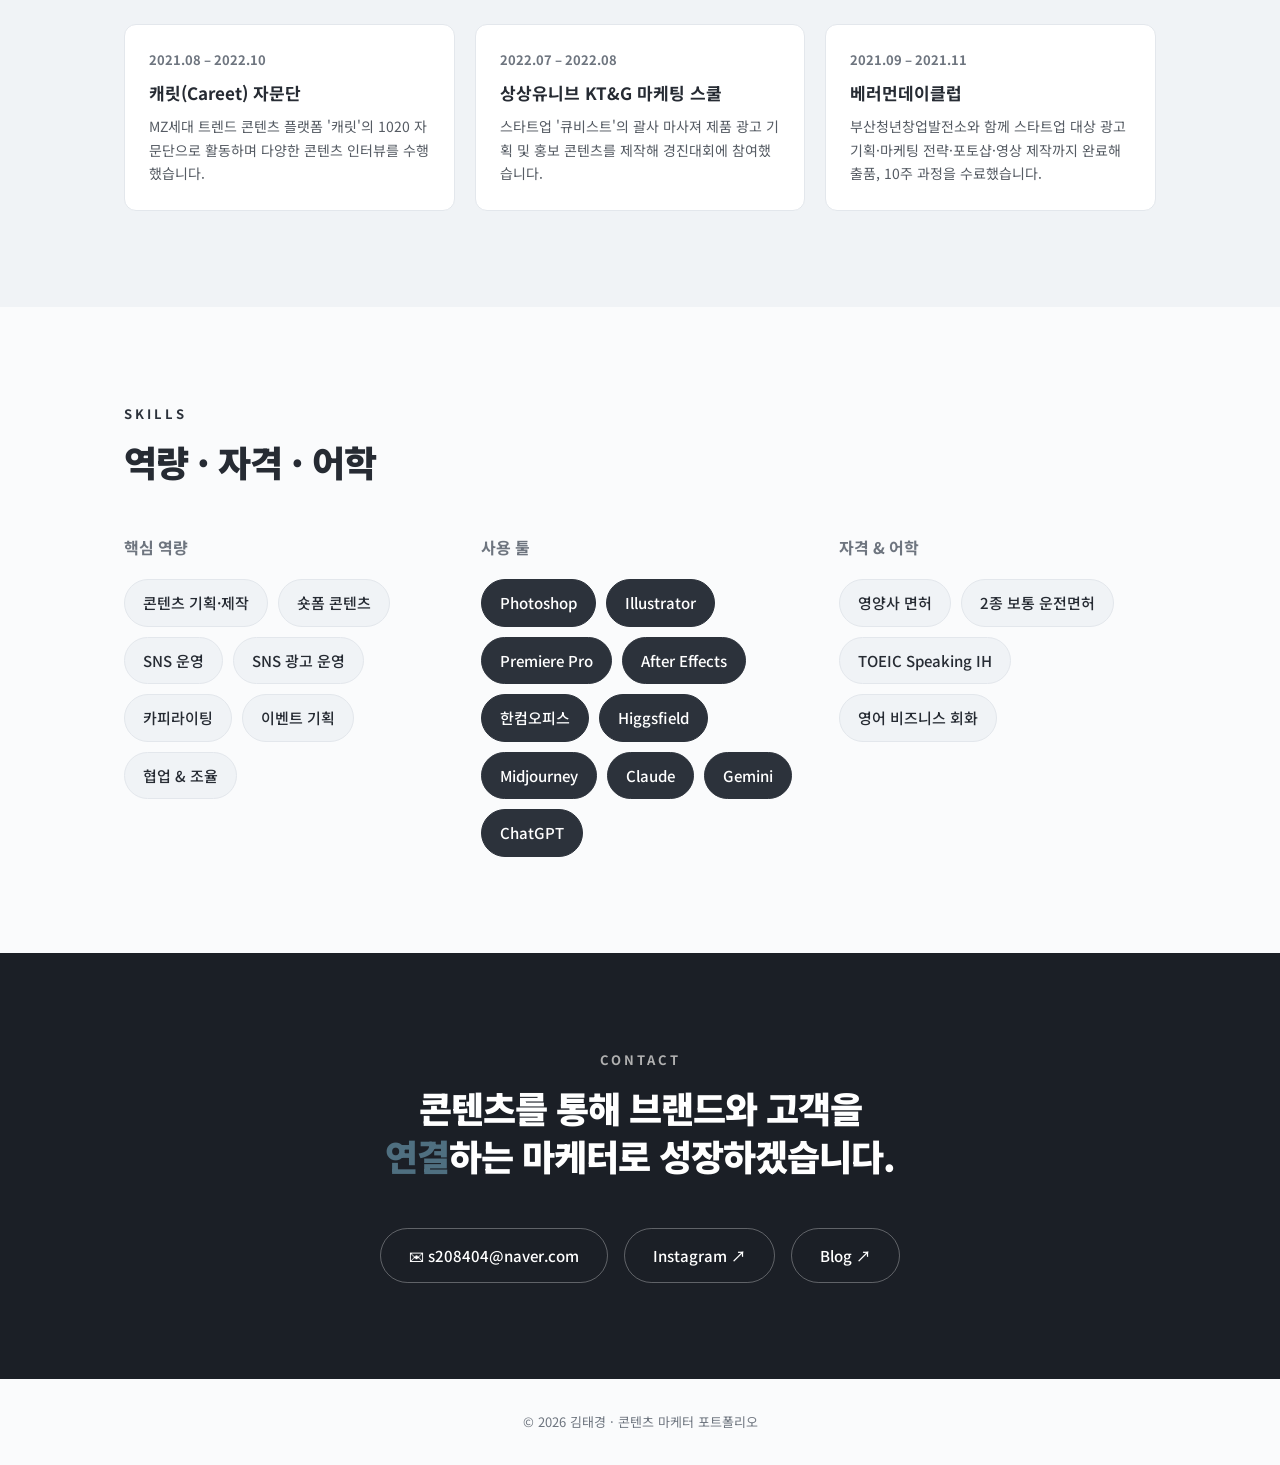
==== commit 057aee17: "feat: 부산뽈뽈 릴스(조회수 5.7만) 작업물 추가 및 F&B 실무 경험 반영 - 아이렌 실습 중 진행한 @busanbbolbbol 맛집 릴스 작업물 카드 추가 - 히어로 스탯" ====
--- a/index.html
+++ b/index.html
@@ -33,7 +33,7 @@
       <p class="hero-sub">문제를 정의하고 데이터로 콘셉트를 잡는 — 기획부터 제작까지 책임지는 콘텐츠 마케터.</p>
       <ul class="hero-stats">
         <li><strong>데이터 기반 기획</strong><span>설문·반응 분석 → 전략</span></li>
-        <li><strong>공모전 수상</strong><span>대한상공회의소장상</span></li>
+        <li><strong>릴스 조회수 5.7만</strong><span>게시 3일 만에, 광고비 없이</span></li>
         <li><strong>참여율 4배</strong><span>인터뷰 5명 → 21명</span></li>
         <li><strong>영양사 면허</strong><span>F&amp;B 차별화 시각</span></li>
       </ul>
@@ -65,7 +65,7 @@
             </li>
             <li>
               <strong>F&amp;B 전문성</strong>
-              식품영양학 전공·영양사 면허로 라벨·성분을 읽는 차별화된 시각
+              식품영양학 전공·영양사 면허의 전문성에 더해, 광고대행사 실습으로 로컬 맛집·카페 콘텐츠 실무까지 경험
             </li>
           </ul>
         </div>
@@ -130,6 +130,17 @@
       <h2 class="section-title">경력</h2>
       <div class="timeline">
         <div class="timeline-item">
+          <div class="timeline-period">2026.07 – 실습 중</div>
+          <div class="timeline-body">
+            <h3>아이렌 <span class="role-tag">실습</span></h3>
+            <p class="timeline-role">광고대행사 · SNS 콘텐츠 기획·제작</p>
+            <ul>
+              <li>부산 맛집·카페 큐레이션 계정 '@busanbbolbbol'(팔로워 5,277) 릴스 기획·편집·업로드</li>
+              <li>고깃집 소재 릴스, 게시 3일 만에 조회수 5.7만 회 달성 — 팔로워 대비 10배 이상 도달</li>
+            </ul>
+          </div>
+        </div>
+        <div class="timeline-item">
           <div class="timeline-period">2025.08 – 2025.11</div>
           <div class="timeline-body">
             <h3>병원 기획팀 <span class="role-tag">인턴</span></h3>
@@ -202,6 +213,7 @@
           <h3>핵심 역량</h3>
           <div class="tags">
             <span class="tag">콘텐츠 기획·제작</span>
+            <span class="tag">숏폼 콘텐츠</span>
             <span class="tag">SNS 운영</span>
             <span class="tag">SNS 광고 운영</span>
             <span class="tag">카피라이팅</span>
